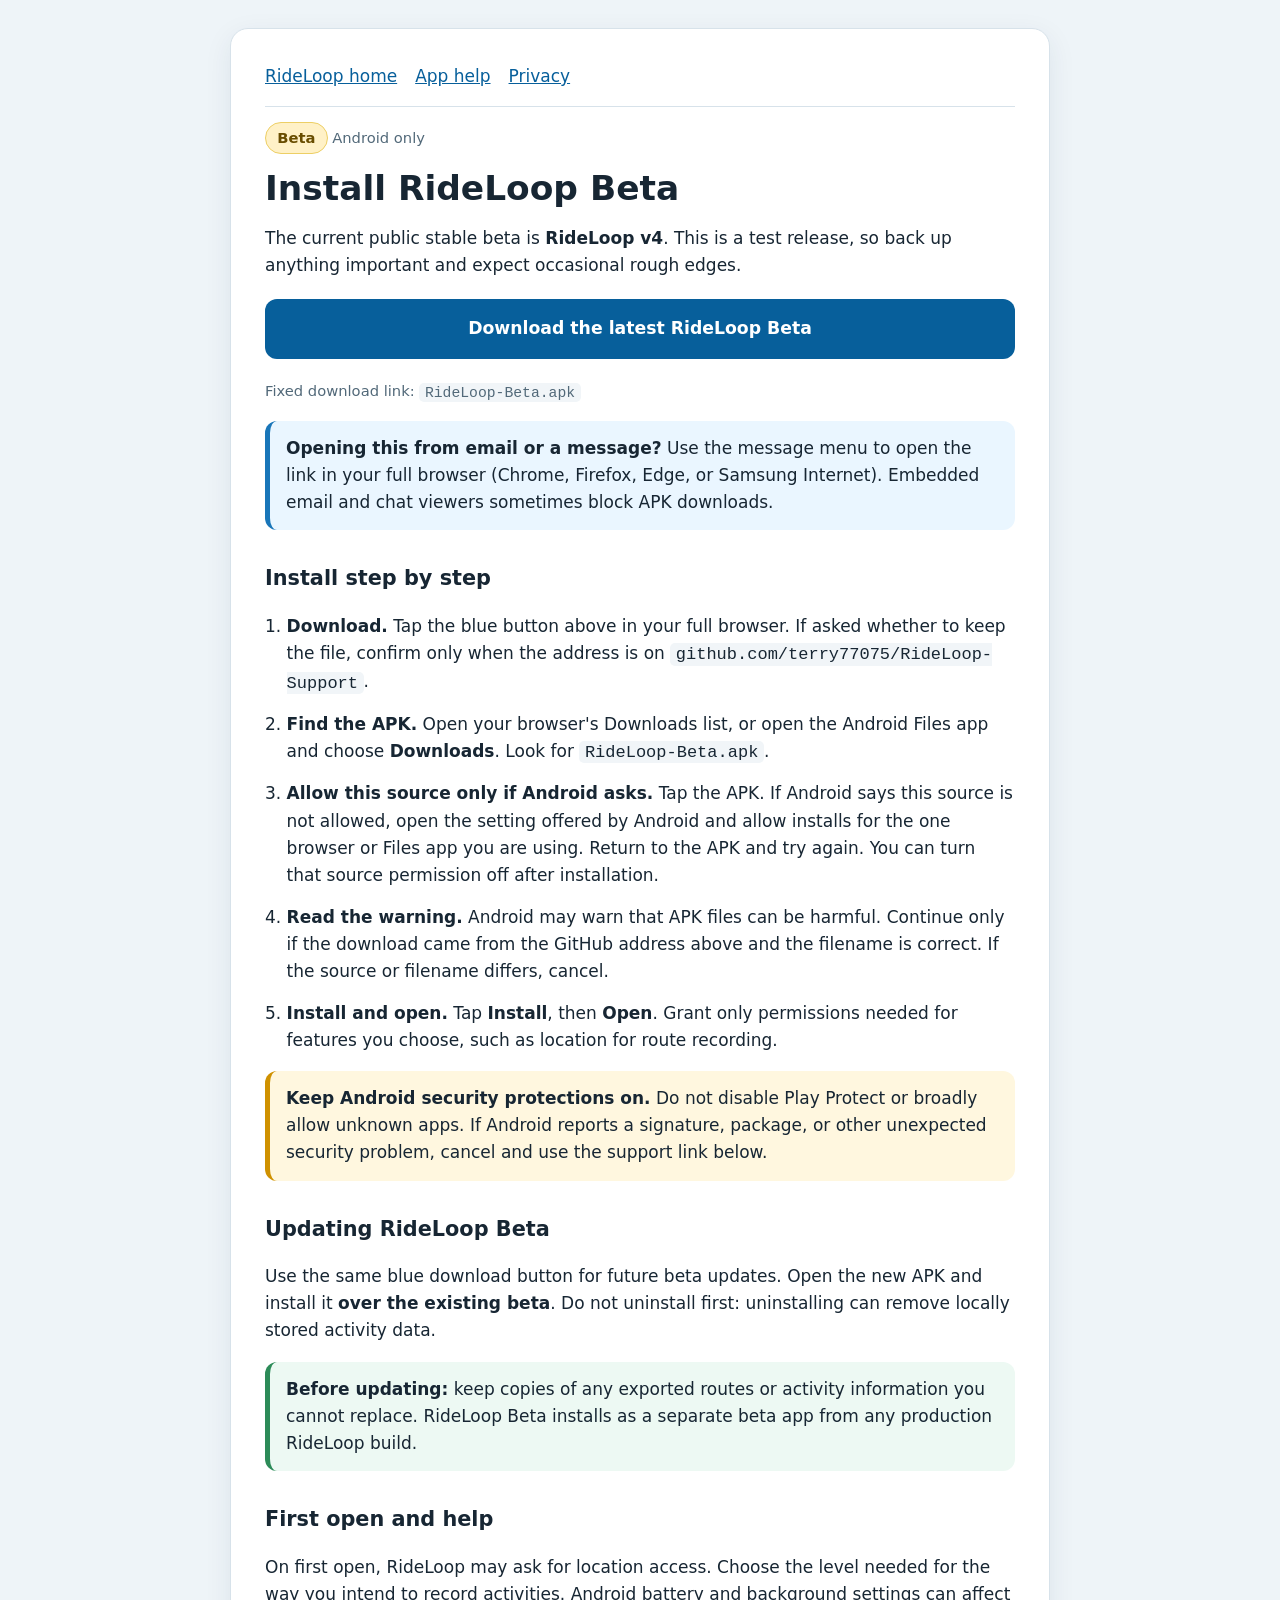
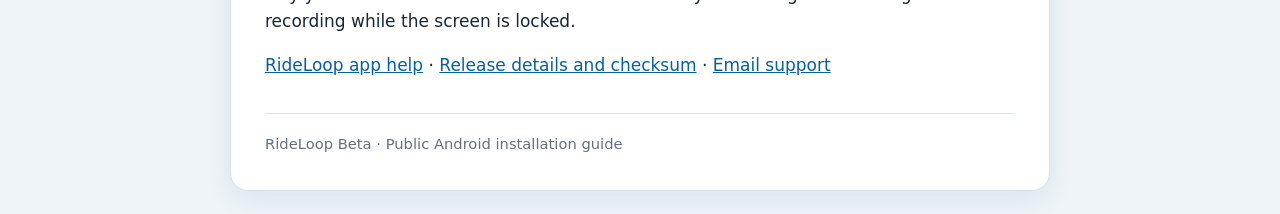
==== install/index.html @ 679fb1f8 "Add folder install aliases" ====
<!doctype html>
<html lang="en">
<head>
  <base href="../">
  <link rel="canonical" href="https://terry77075.github.io/RideLoop-Support/install.html">
  <meta charset="utf-8">
  <meta name="viewport" content="width=device-width,initial-scale=1">
  <meta name="description" content="Download and install the current RideLoop stable beta on Android.">
  <title>Install RideLoop Beta on Android</title>
  <style>
    *{box-sizing:border-box}body{margin:0;background:#eef4f8;color:#172633;font:17px/1.6 system-ui,-apple-system,BlinkMacSystemFont,"Segoe UI",sans-serif}main{max-width:820px;margin:28px auto;padding:34px;background:#fff;border:1px solid #d7e2ea;border-radius:18px;box-shadow:0 8px 28px rgba(27,56,78,.08)}nav{display:flex;gap:18px;flex-wrap:wrap;border-bottom:1px solid #d7e2ea;padding-bottom:16px}a{color:#075f9b;overflow-wrap:anywhere}h1{font-size:2.15rem;line-height:1.15;margin:.45rem 0}h2{font-size:1.3rem;margin-top:2rem}.eyebrow{color:#526979;font-size:.92rem}.badge{display:inline-block;background:#fff1c7;color:#694d00;border:1px solid #edcf65;border-radius:999px;padding:.2rem .7rem;font-weight:700}.button{display:block;text-align:center;background:#075f9b;color:#fff;text-decoration:none;font-size:1.08rem;font-weight:750;padding:1rem 1.2rem;border-radius:12px;margin:1.25rem 0}.notice,.warning,.tip{border-radius:12px;padding:14px 16px;margin:1rem 0}.notice{background:#eaf6ff;border-left:5px solid #1976b9}.warning{background:#fff7df;border-left:5px solid #cf9100}.tip{background:#edf9f3;border-left:5px solid #2c8b58}ol{padding-left:1.35rem}li{margin-bottom:.9rem}code{background:#f1f5f8;padding:.1rem .35rem;border-radius:5px}footer{margin-top:34px;padding-top:18px;border-top:1px solid #d7e2ea;color:#60717d;font-size:.92rem}@media(max-width:600px){body{font-size:16px}main{margin:0;padding:24px 20px;border:0;border-radius:0;min-height:100vh}h1{font-size:1.75rem}.button{padding:1rem}}
  </style>
</head>
<body>
<main>
  <nav aria-label="RideLoop navigation"><a href="index.html">RideLoop home</a><a href="support.html">App help</a><a href="privacy.html">Privacy</a></nav>
  <p class="eyebrow"><span class="badge">Beta</span> Android only</p>
  <h1>Install RideLoop Beta</h1>
  <p>The current public stable beta is <strong>RideLoop v4</strong>. This is a test release, so back up anything important and expect occasional rough edges.</p>
  <a class="button" href="https://github.com/terry77075/RideLoop-Support/releases/download/beta-latest/RideLoop-Beta.apk">Download the latest RideLoop Beta</a>
  <p class="eyebrow">Fixed download link: <code>RideLoop-Beta.apk</code></p>

  <div class="notice"><strong>Opening this from email or a message?</strong> Use the message menu to open the link in your full browser (Chrome, Firefox, Edge, or Samsung Internet). Embedded email and chat viewers sometimes block APK downloads.</div>

  <h2>Install step by step</h2>
  <ol>
    <li><strong>Download.</strong> Tap the blue button above in your full browser. If asked whether to keep the file, confirm only when the address is on <code>github.com/terry77075/RideLoop-Support</code>.</li>
    <li><strong>Find the APK.</strong> Open your browser's Downloads list, or open the Android Files app and choose <strong>Downloads</strong>. Look for <code>RideLoop-Beta.apk</code>.</li>
    <li><strong>Allow this source only if Android asks.</strong> Tap the APK. If Android says this source is not allowed, open the setting offered by Android and allow installs for the one browser or Files app you are using. Return to the APK and try again. You can turn that source permission off after installation.</li>
    <li><strong>Read the warning.</strong> Android may warn that APK files can be harmful. Continue only if the download came from the GitHub address above and the filename is correct. If the source or filename differs, cancel.</li>
    <li><strong>Install and open.</strong> Tap <strong>Install</strong>, then <strong>Open</strong>. Grant only permissions needed for features you choose, such as location for route recording.</li>
  </ol>

  <div class="warning"><strong>Keep Android security protections on.</strong> Do not disable Play Protect or broadly allow unknown apps. If Android reports a signature, package, or other unexpected security problem, cancel and use the support link below.</div>

  <h2>Updating RideLoop Beta</h2>
  <p>Use the same blue download button for future beta updates. Open the new APK and install it <strong>over the existing beta</strong>. Do not uninstall first: uninstalling can remove locally stored activity data.</p>
  <div class="tip"><strong>Before updating:</strong> keep copies of any exported routes or activity information you cannot replace. RideLoop Beta installs as a separate beta app from any production RideLoop build.</div>

  <h2>First open and help</h2>
  <p>On first open, RideLoop may ask for location access. Choose the level needed for the way you intend to record activities. Android battery and background settings can affect recording while the screen is locked.</p>
  <p><a href="support.html">RideLoop app help</a> · <a href="https://github.com/terry77075/RideLoop-Support/releases/tag/beta-latest">Release details and checksum</a> · <a href="mailto:rideloopsupport@gmail.com?subject=RideLoop%20Beta%20support">Email support</a></p>
  <footer>RideLoop Beta · Public Android installation guide</footer>
</main>
</body>
</html>
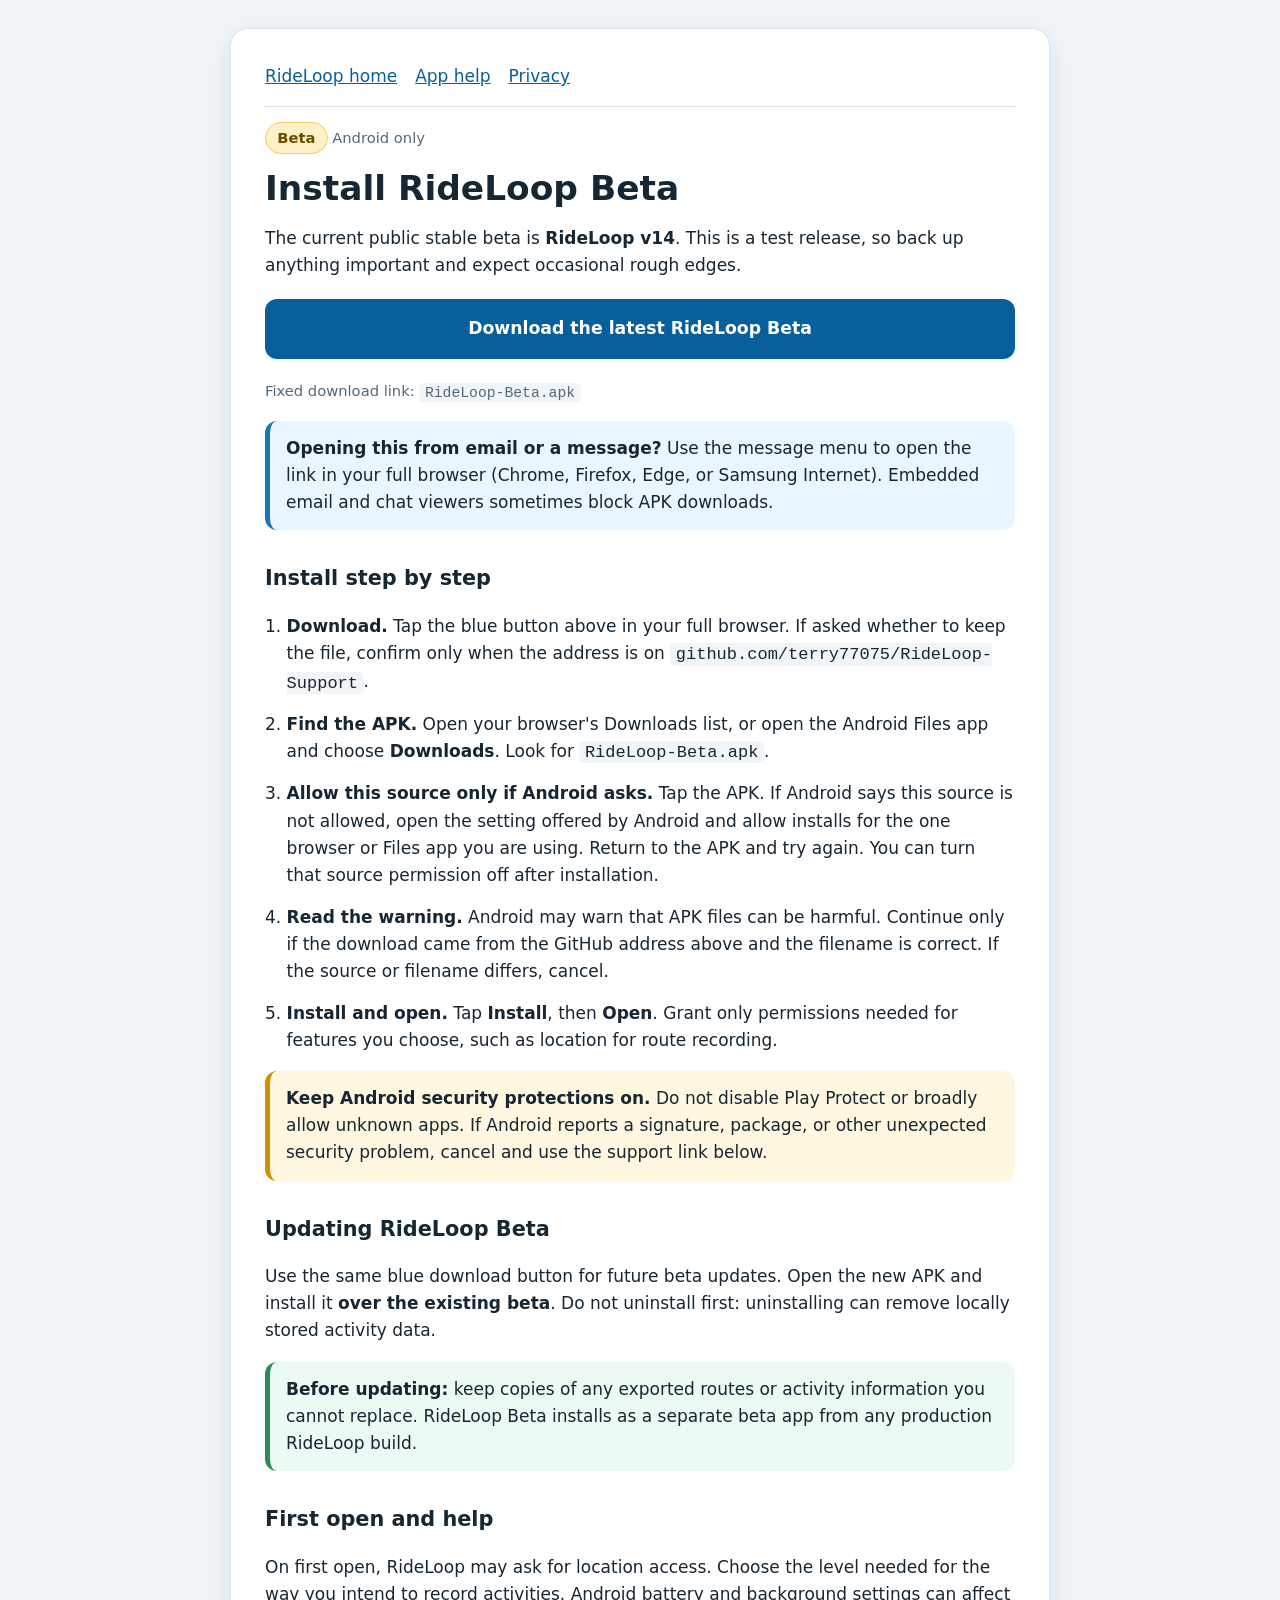
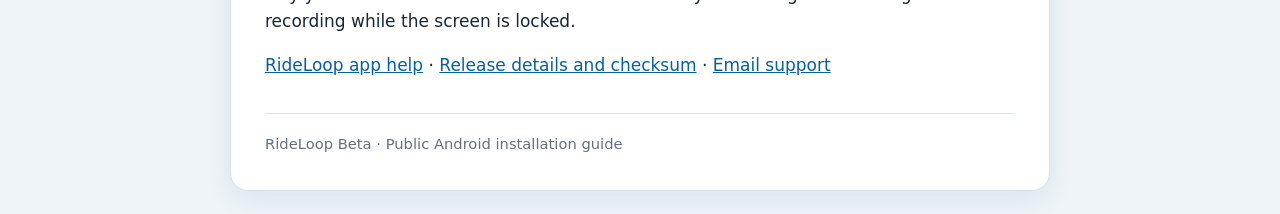
==== commit 08b8aacf: "Update RideLoop Android beta guide to v14" ====
--- a/install/index.html
+++ b/install/index.html
@@ -16,7 +16,7 @@
   <nav aria-label="RideLoop navigation"><a href="index.html">RideLoop home</a><a href="support.html">App help</a><a href="privacy.html">Privacy</a></nav>
   <p class="eyebrow"><span class="badge">Beta</span> Android only</p>
   <h1>Install RideLoop Beta</h1>
-  <p>The current public stable beta is <strong>RideLoop v4</strong>. This is a test release, so back up anything important and expect occasional rough edges.</p>
+  <p>The current public stable beta is <strong>RideLoop v14</strong>. This is a test release, so back up anything important and expect occasional rough edges.</p>
   <a class="button" href="https://github.com/terry77075/RideLoop-Support/releases/download/beta-latest/RideLoop-Beta.apk">Download the latest RideLoop Beta</a>
   <p class="eyebrow">Fixed download link: <code>RideLoop-Beta.apk</code></p>
 
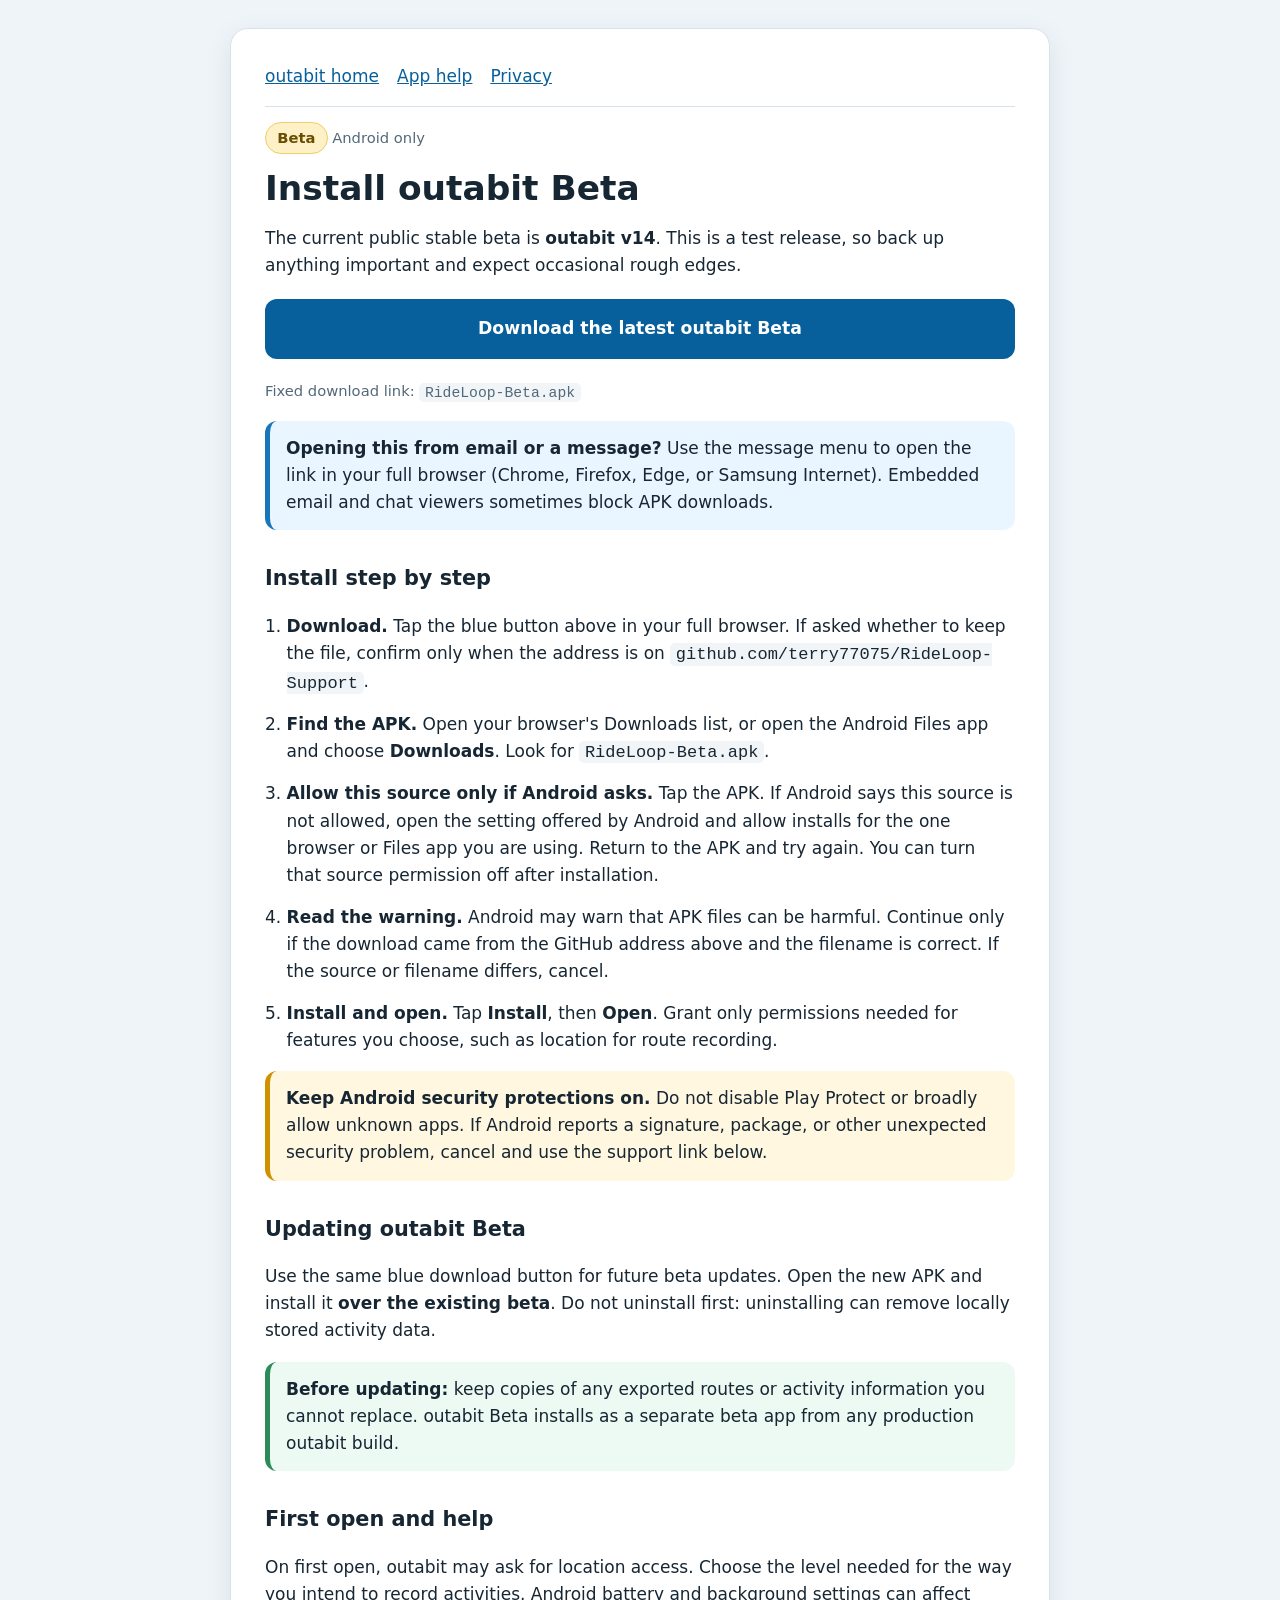
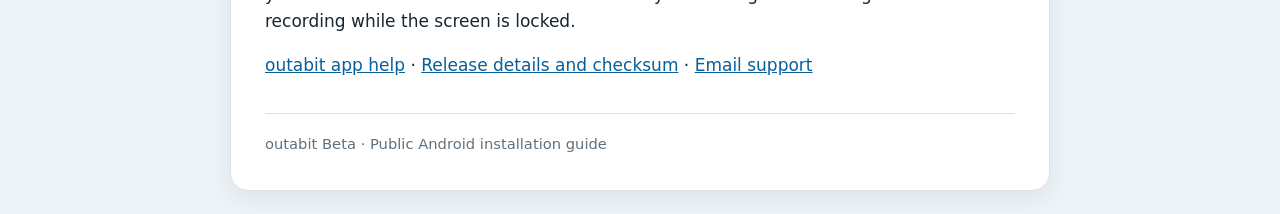
==== commit 32e617da: "Update public install/index.html branding to outabit" ====
--- a/install/index.html
+++ b/install/index.html
@@ -5,19 +5,19 @@
   <link rel="canonical" href="https://terry77075.github.io/RideLoop-Support/install.html">
   <meta charset="utf-8">
   <meta name="viewport" content="width=device-width,initial-scale=1">
-  <meta name="description" content="Download and install the current RideLoop stable beta on Android.">
-  <title>Install RideLoop Beta on Android</title>
+  <meta name="description" content="Download and install the current outabit stable beta on Android.">
+  <title>Install outabit Beta on Android</title>
   <style>
     *{box-sizing:border-box}body{margin:0;background:#eef4f8;color:#172633;font:17px/1.6 system-ui,-apple-system,BlinkMacSystemFont,"Segoe UI",sans-serif}main{max-width:820px;margin:28px auto;padding:34px;background:#fff;border:1px solid #d7e2ea;border-radius:18px;box-shadow:0 8px 28px rgba(27,56,78,.08)}nav{display:flex;gap:18px;flex-wrap:wrap;border-bottom:1px solid #d7e2ea;padding-bottom:16px}a{color:#075f9b;overflow-wrap:anywhere}h1{font-size:2.15rem;line-height:1.15;margin:.45rem 0}h2{font-size:1.3rem;margin-top:2rem}.eyebrow{color:#526979;font-size:.92rem}.badge{display:inline-block;background:#fff1c7;color:#694d00;border:1px solid #edcf65;border-radius:999px;padding:.2rem .7rem;font-weight:700}.button{display:block;text-align:center;background:#075f9b;color:#fff;text-decoration:none;font-size:1.08rem;font-weight:750;padding:1rem 1.2rem;border-radius:12px;margin:1.25rem 0}.notice,.warning,.tip{border-radius:12px;padding:14px 16px;margin:1rem 0}.notice{background:#eaf6ff;border-left:5px solid #1976b9}.warning{background:#fff7df;border-left:5px solid #cf9100}.tip{background:#edf9f3;border-left:5px solid #2c8b58}ol{padding-left:1.35rem}li{margin-bottom:.9rem}code{background:#f1f5f8;padding:.1rem .35rem;border-radius:5px}footer{margin-top:34px;padding-top:18px;border-top:1px solid #d7e2ea;color:#60717d;font-size:.92rem}@media(max-width:600px){body{font-size:16px}main{margin:0;padding:24px 20px;border:0;border-radius:0;min-height:100vh}h1{font-size:1.75rem}.button{padding:1rem}}
   </style>
 </head>
 <body>
 <main>
-  <nav aria-label="RideLoop navigation"><a href="index.html">RideLoop home</a><a href="support.html">App help</a><a href="privacy.html">Privacy</a></nav>
+  <nav aria-label="outabit navigation"><a href="index.html">outabit home</a><a href="support.html">App help</a><a href="privacy.html">Privacy</a></nav>
   <p class="eyebrow"><span class="badge">Beta</span> Android only</p>
-  <h1>Install RideLoop Beta</h1>
-  <p>The current public stable beta is <strong>RideLoop v14</strong>. This is a test release, so back up anything important and expect occasional rough edges.</p>
-  <a class="button" href="https://github.com/terry77075/RideLoop-Support/releases/download/beta-latest/RideLoop-Beta.apk">Download the latest RideLoop Beta</a>
+  <h1>Install outabit Beta</h1>
+  <p>The current public stable beta is <strong>outabit v14</strong>. This is a test release, so back up anything important and expect occasional rough edges.</p>
+  <a class="button" href="https://github.com/terry77075/RideLoop-Support/releases/download/beta-latest/RideLoop-Beta.apk">Download the latest outabit Beta</a>
   <p class="eyebrow">Fixed download link: <code>RideLoop-Beta.apk</code></p>
 
   <div class="notice"><strong>Opening this from email or a message?</strong> Use the message menu to open the link in your full browser (Chrome, Firefox, Edge, or Samsung Internet). Embedded email and chat viewers sometimes block APK downloads.</div>
@@ -33,14 +33,14 @@
 
   <div class="warning"><strong>Keep Android security protections on.</strong> Do not disable Play Protect or broadly allow unknown apps. If Android reports a signature, package, or other unexpected security problem, cancel and use the support link below.</div>
 
-  <h2>Updating RideLoop Beta</h2>
+  <h2>Updating outabit Beta</h2>
   <p>Use the same blue download button for future beta updates. Open the new APK and install it <strong>over the existing beta</strong>. Do not uninstall first: uninstalling can remove locally stored activity data.</p>
-  <div class="tip"><strong>Before updating:</strong> keep copies of any exported routes or activity information you cannot replace. RideLoop Beta installs as a separate beta app from any production RideLoop build.</div>
+  <div class="tip"><strong>Before updating:</strong> keep copies of any exported routes or activity information you cannot replace. outabit Beta installs as a separate beta app from any production outabit build.</div>
 
   <h2>First open and help</h2>
-  <p>On first open, RideLoop may ask for location access. Choose the level needed for the way you intend to record activities. Android battery and background settings can affect recording while the screen is locked.</p>
-  <p><a href="support.html">RideLoop app help</a> · <a href="https://github.com/terry77075/RideLoop-Support/releases/tag/beta-latest">Release details and checksum</a> · <a href="mailto:rideloopsupport@gmail.com?subject=RideLoop%20Beta%20support">Email support</a></p>
-  <footer>RideLoop Beta · Public Android installation guide</footer>
+  <p>On first open, outabit may ask for location access. Choose the level needed for the way you intend to record activities. Android battery and background settings can affect recording while the screen is locked.</p>
+  <p><a href="support.html">outabit app help</a> · <a href="https://github.com/terry77075/RideLoop-Support/releases/tag/beta-latest">Release details and checksum</a> · <a href="mailto:support@outabit.com?subject=outabit%20Beta%20support">Email support</a></p>
+  <footer>outabit Beta · Public Android installation guide</footer>
 </main>
 </body>
 </html>
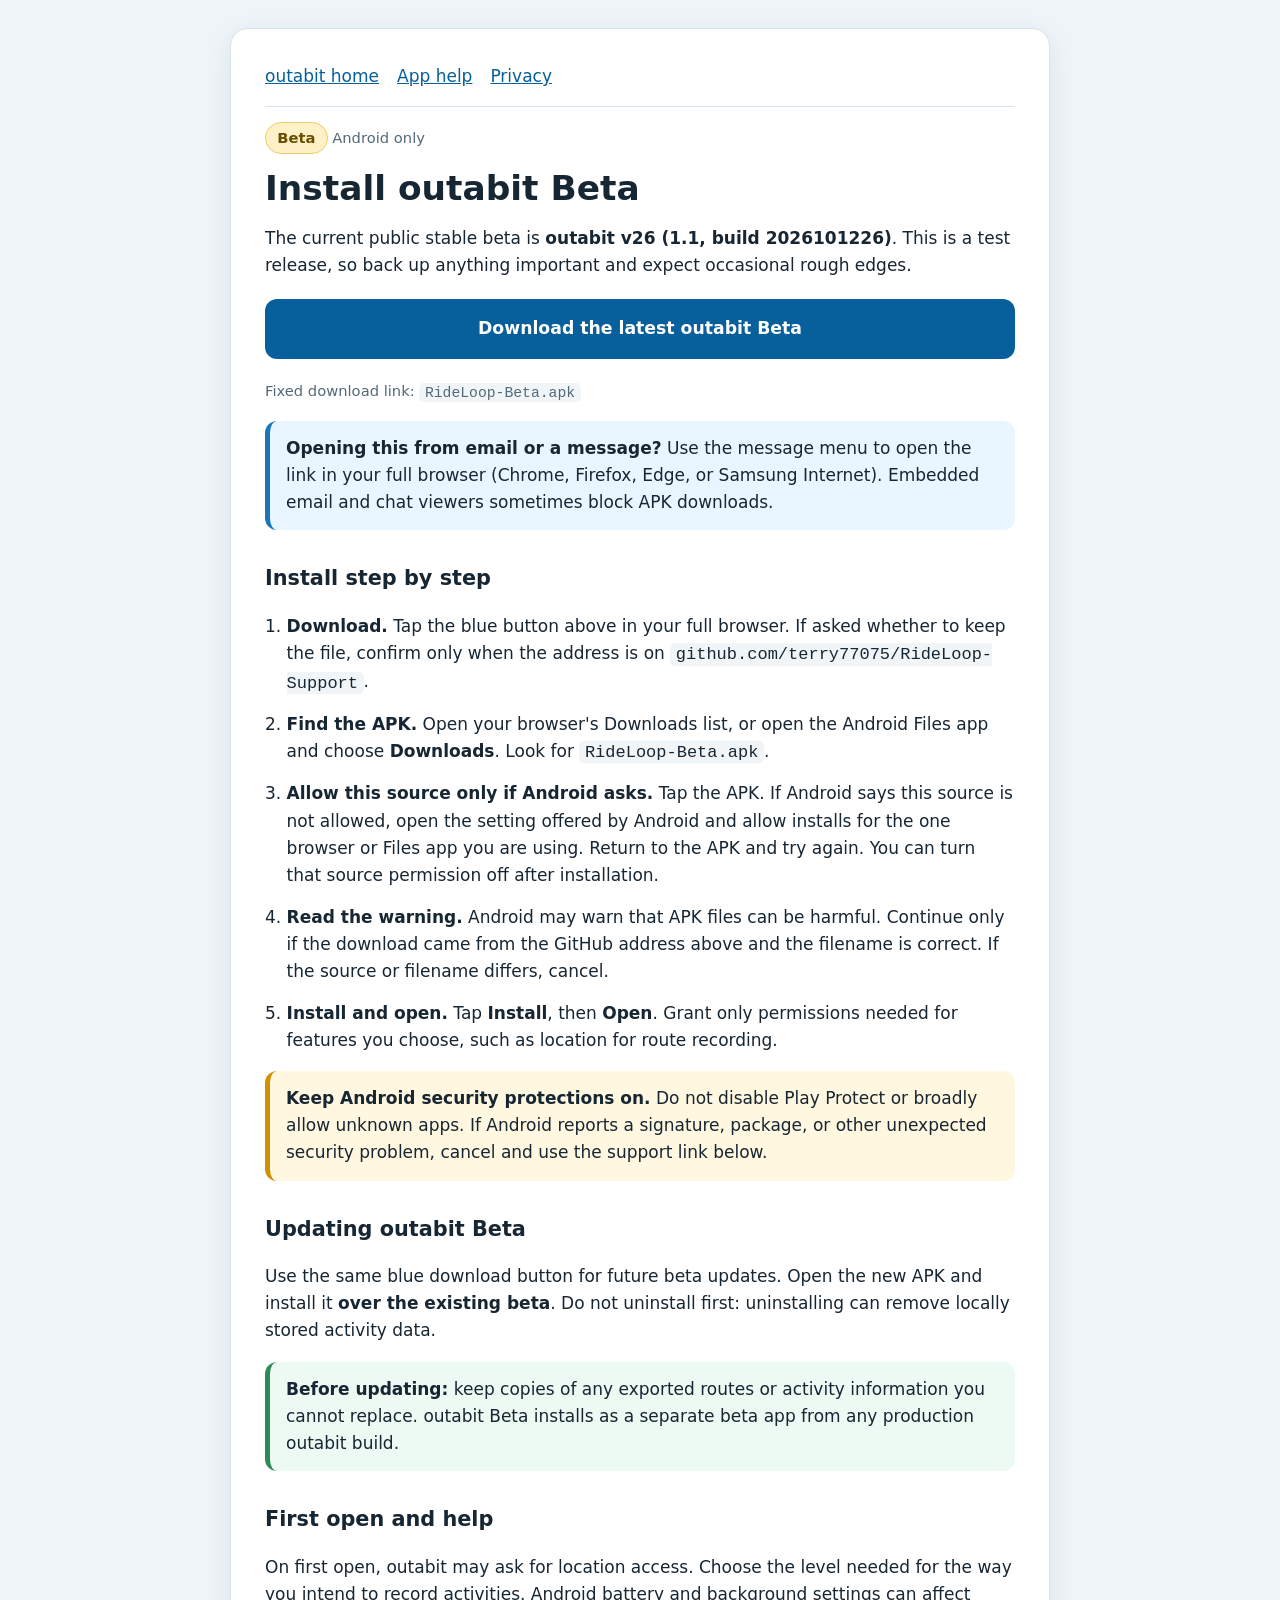
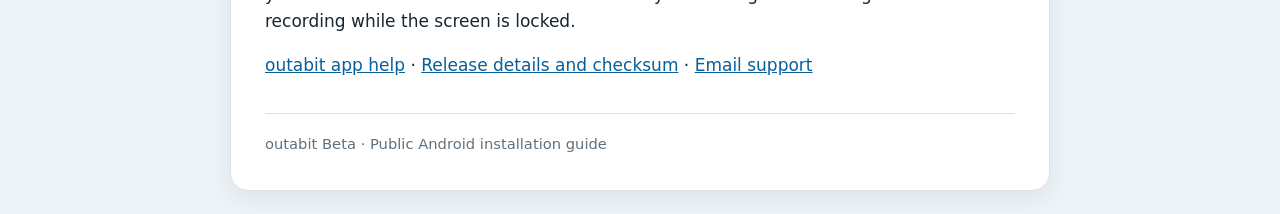
==== commit 8541b8e9: "Update public Android beta download to v26" ====
--- a/install/index.html
+++ b/install/index.html
@@ -16,7 +16,7 @@
   <nav aria-label="outabit navigation"><a href="index.html">outabit home</a><a href="support.html">App help</a><a href="privacy.html">Privacy</a></nav>
   <p class="eyebrow"><span class="badge">Beta</span> Android only</p>
   <h1>Install outabit Beta</h1>
-  <p>The current public stable beta is <strong>outabit v14</strong>. This is a test release, so back up anything important and expect occasional rough edges.</p>
+  <p>The current public stable beta is <strong>outabit v26 (1.1, build 2026101226)</strong>. This is a test release, so back up anything important and expect occasional rough edges.</p>
   <a class="button" href="https://github.com/terry77075/RideLoop-Support/releases/download/beta-latest/RideLoop-Beta.apk">Download the latest outabit Beta</a>
   <p class="eyebrow">Fixed download link: <code>RideLoop-Beta.apk</code></p>
 
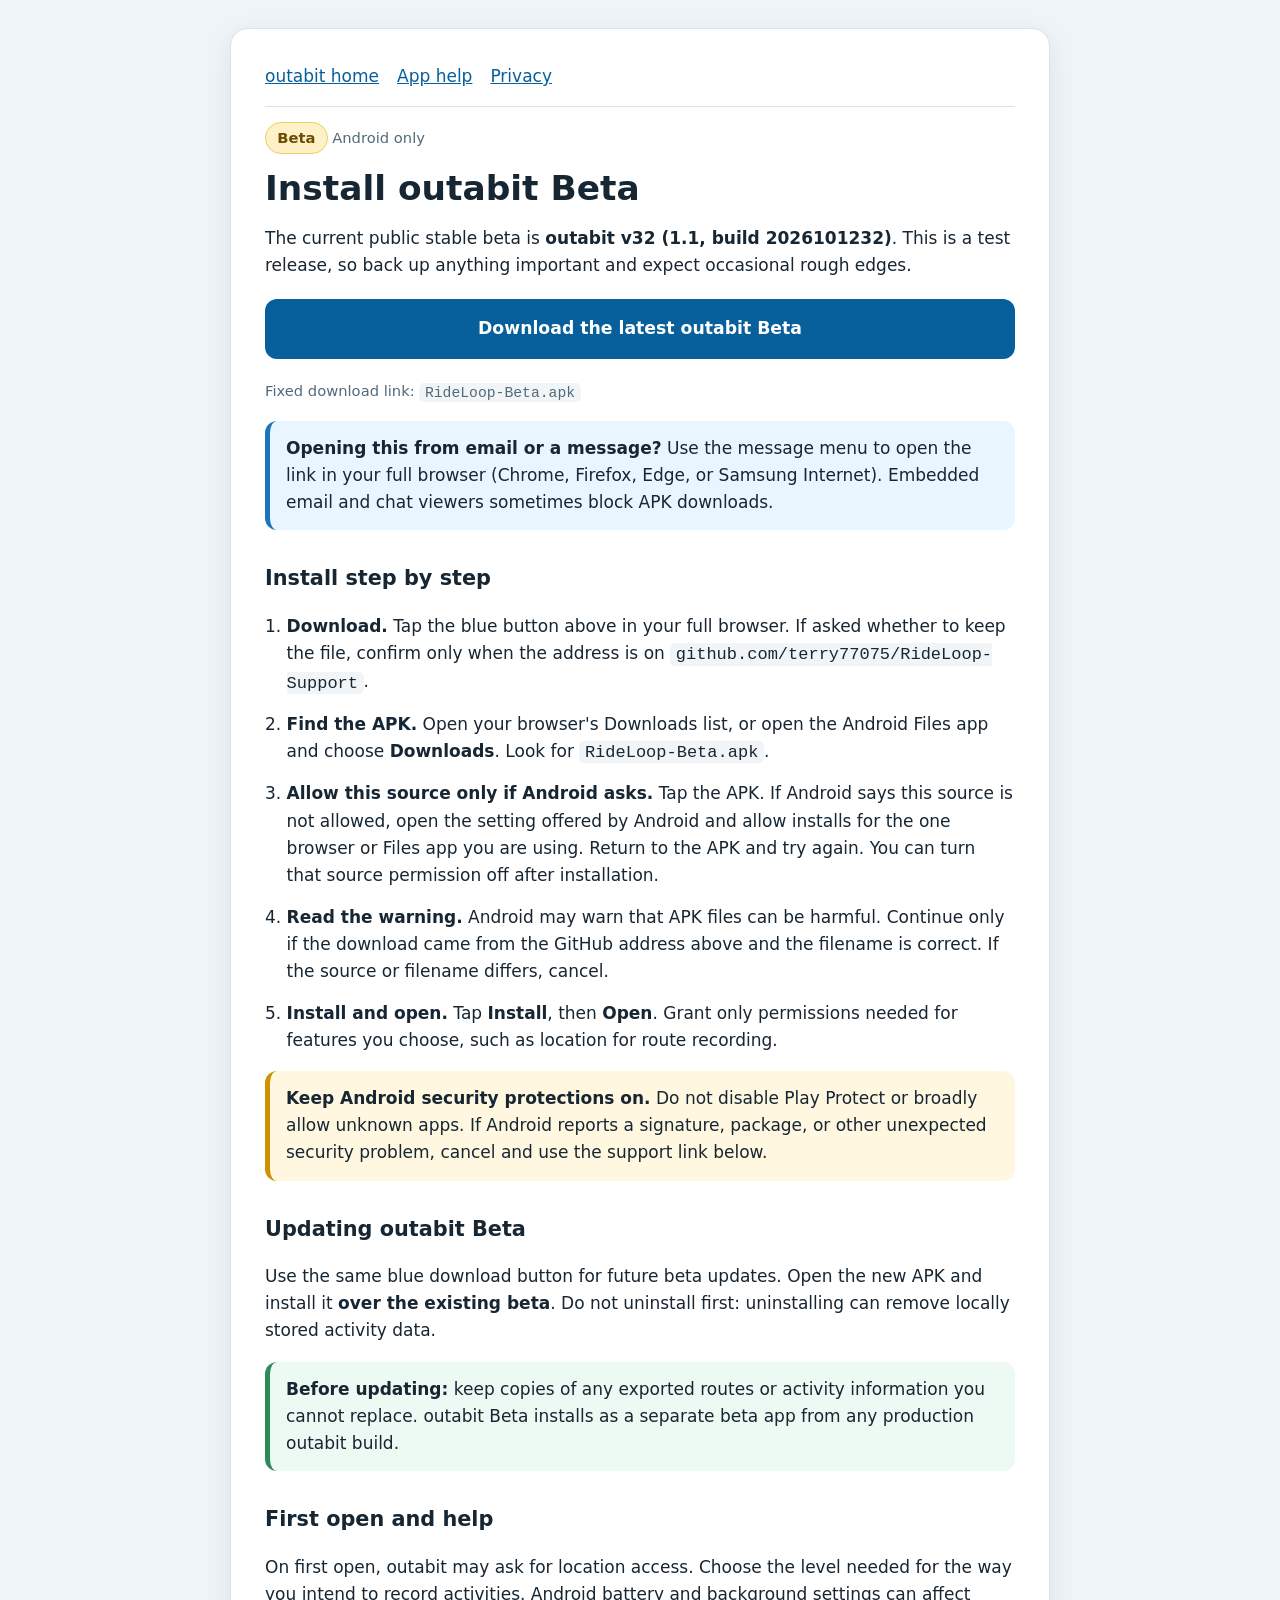
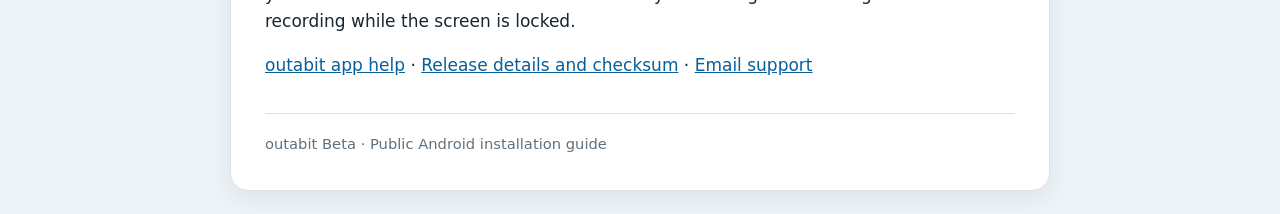
==== commit de4080f0: "Publish outabit Android Beta 32 guidance" ====
--- a/install/index.html
+++ b/install/index.html
@@ -16,7 +16,7 @@
   <nav aria-label="outabit navigation"><a href="index.html">outabit home</a><a href="support.html">App help</a><a href="privacy.html">Privacy</a></nav>
   <p class="eyebrow"><span class="badge">Beta</span> Android only</p>
   <h1>Install outabit Beta</h1>
-  <p>The current public stable beta is <strong>outabit v26 (1.1, build 2026101226)</strong>. This is a test release, so back up anything important and expect occasional rough edges.</p>
+  <p>The current public stable beta is <strong>outabit v32 (1.1, build 2026101232)</strong>. This is a test release, so back up anything important and expect occasional rough edges.</p>
   <a class="button" href="https://github.com/terry77075/RideLoop-Support/releases/download/beta-latest/RideLoop-Beta.apk">Download the latest outabit Beta</a>
   <p class="eyebrow">Fixed download link: <code>RideLoop-Beta.apk</code></p>
 
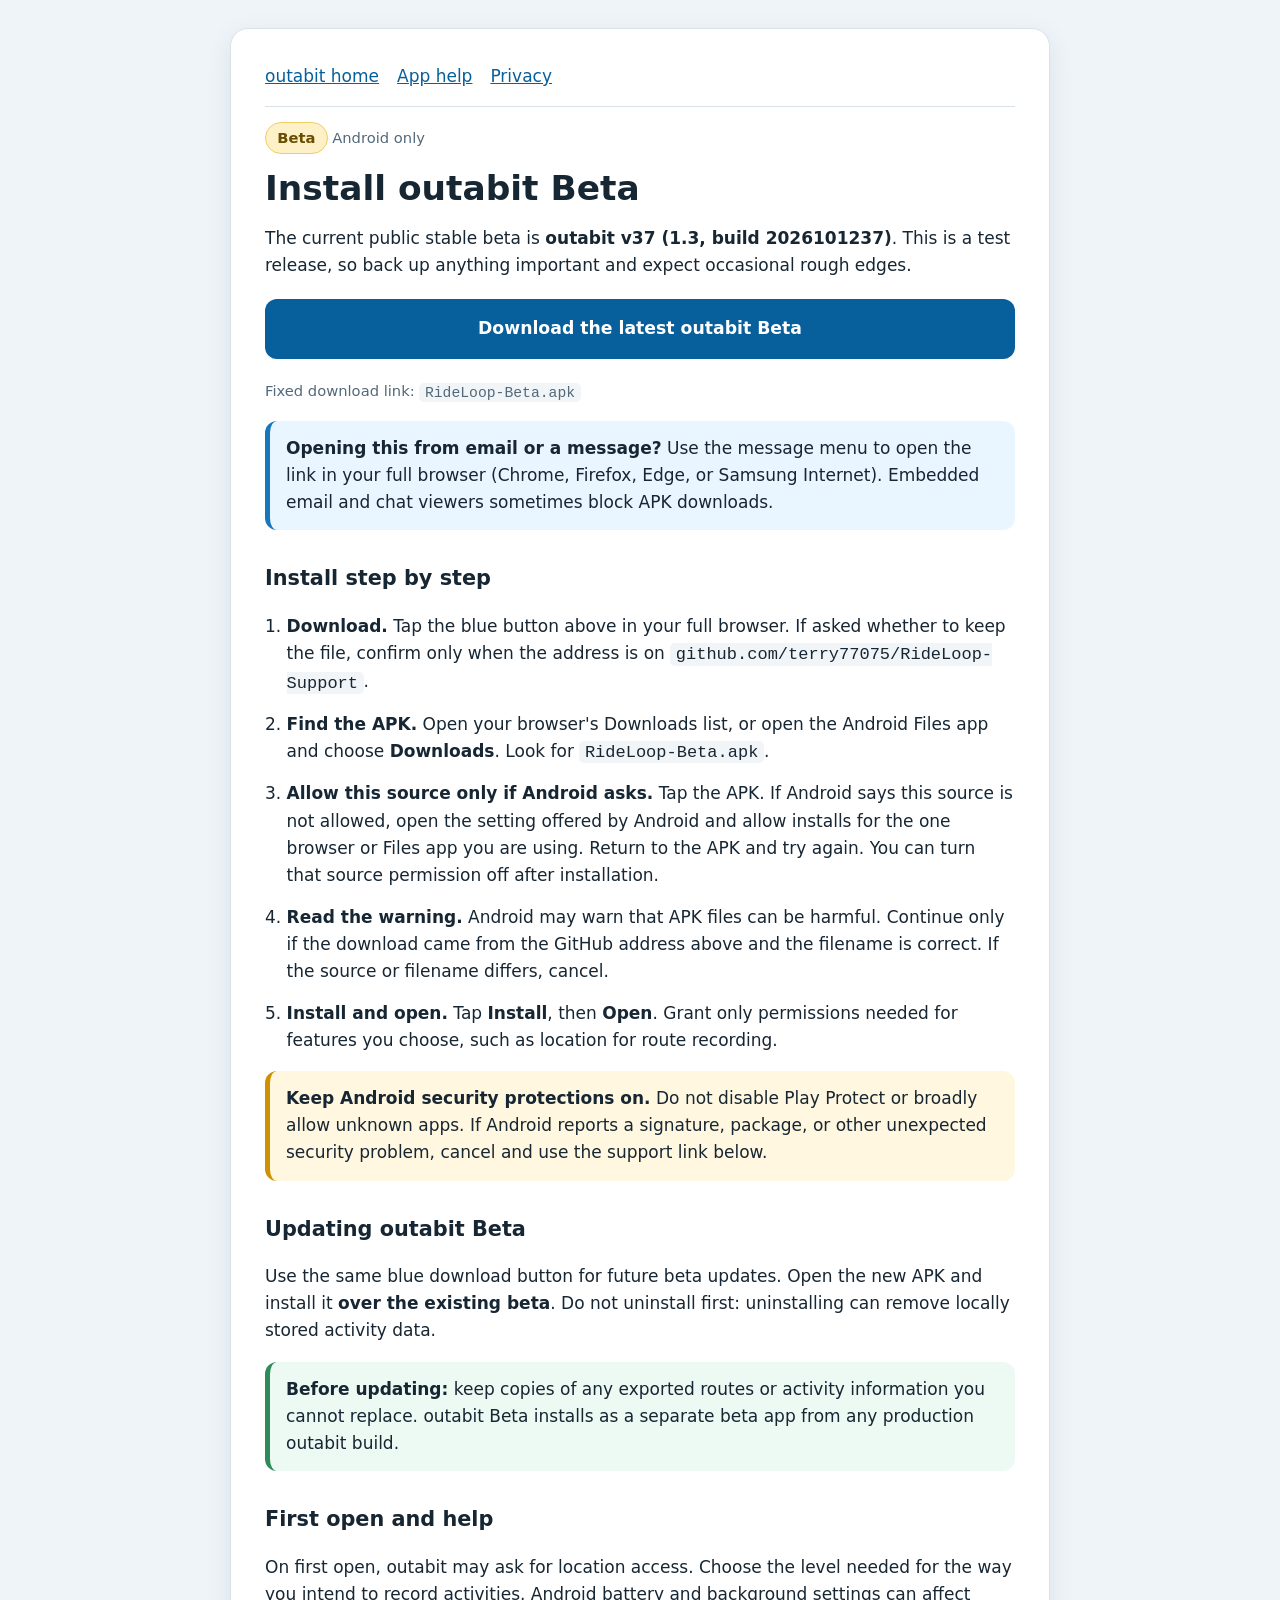
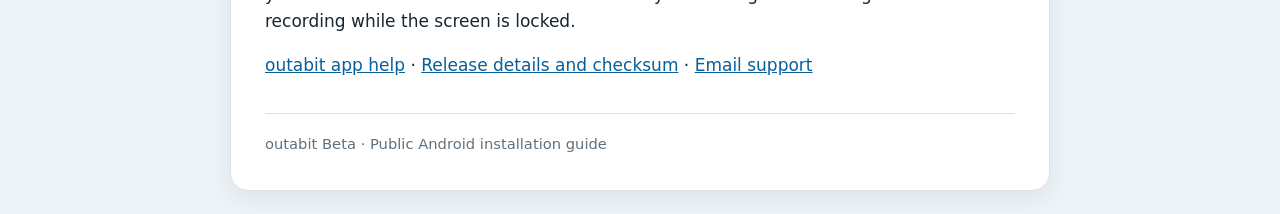
==== commit 6d70de73: "Publish outabit Android Beta 1.3 install details" ====
--- a/install/index.html
+++ b/install/index.html
@@ -16,8 +16,8 @@
   <nav aria-label="outabit navigation"><a href="index.html">outabit home</a><a href="support.html">App help</a><a href="privacy.html">Privacy</a></nav>
   <p class="eyebrow"><span class="badge">Beta</span> Android only</p>
   <h1>Install outabit Beta</h1>
-  <p>The current public stable beta is <strong>outabit v32 (1.1, build 2026101232)</strong>. This is a test release, so back up anything important and expect occasional rough edges.</p>
-  <a class="button" href="https://github.com/terry77075/RideLoop-Support/releases/download/beta-latest/RideLoop-Beta.apk">Download the latest outabit Beta</a>
+  <p>The current public stable beta is <strong>outabit v37 (1.3, build 2026101237)</strong>. This is a test release, so back up anything important and expect occasional rough edges.</p>
+  <a class="button" data-analytics-event="android-beta-download" href="https://github.com/terry77075/RideLoop-Support/releases/download/beta-latest/RideLoop-Beta.apk">Download the latest outabit Beta</a>
   <p class="eyebrow">Fixed download link: <code>RideLoop-Beta.apk</code></p>
 
   <div class="notice"><strong>Opening this from email or a message?</strong> Use the message menu to open the link in your full browser (Chrome, Firefox, Edge, or Samsung Internet). Embedded email and chat viewers sometimes block APK downloads.</div>
@@ -42,5 +42,7 @@
   <p><a href="support.html">outabit app help</a> · <a href="https://github.com/terry77075/RideLoop-Support/releases/tag/beta-latest">Release details and checksum</a> · <a href="mailto:support@outabit.com?subject=outabit%20Beta%20support">Email support</a></p>
   <footer>outabit Beta · Public Android installation guide</footer>
 </main>
+<script src="../analytics-config.js"></script>
+<script src="../analytics.js"></script>
 </body>
 </html>
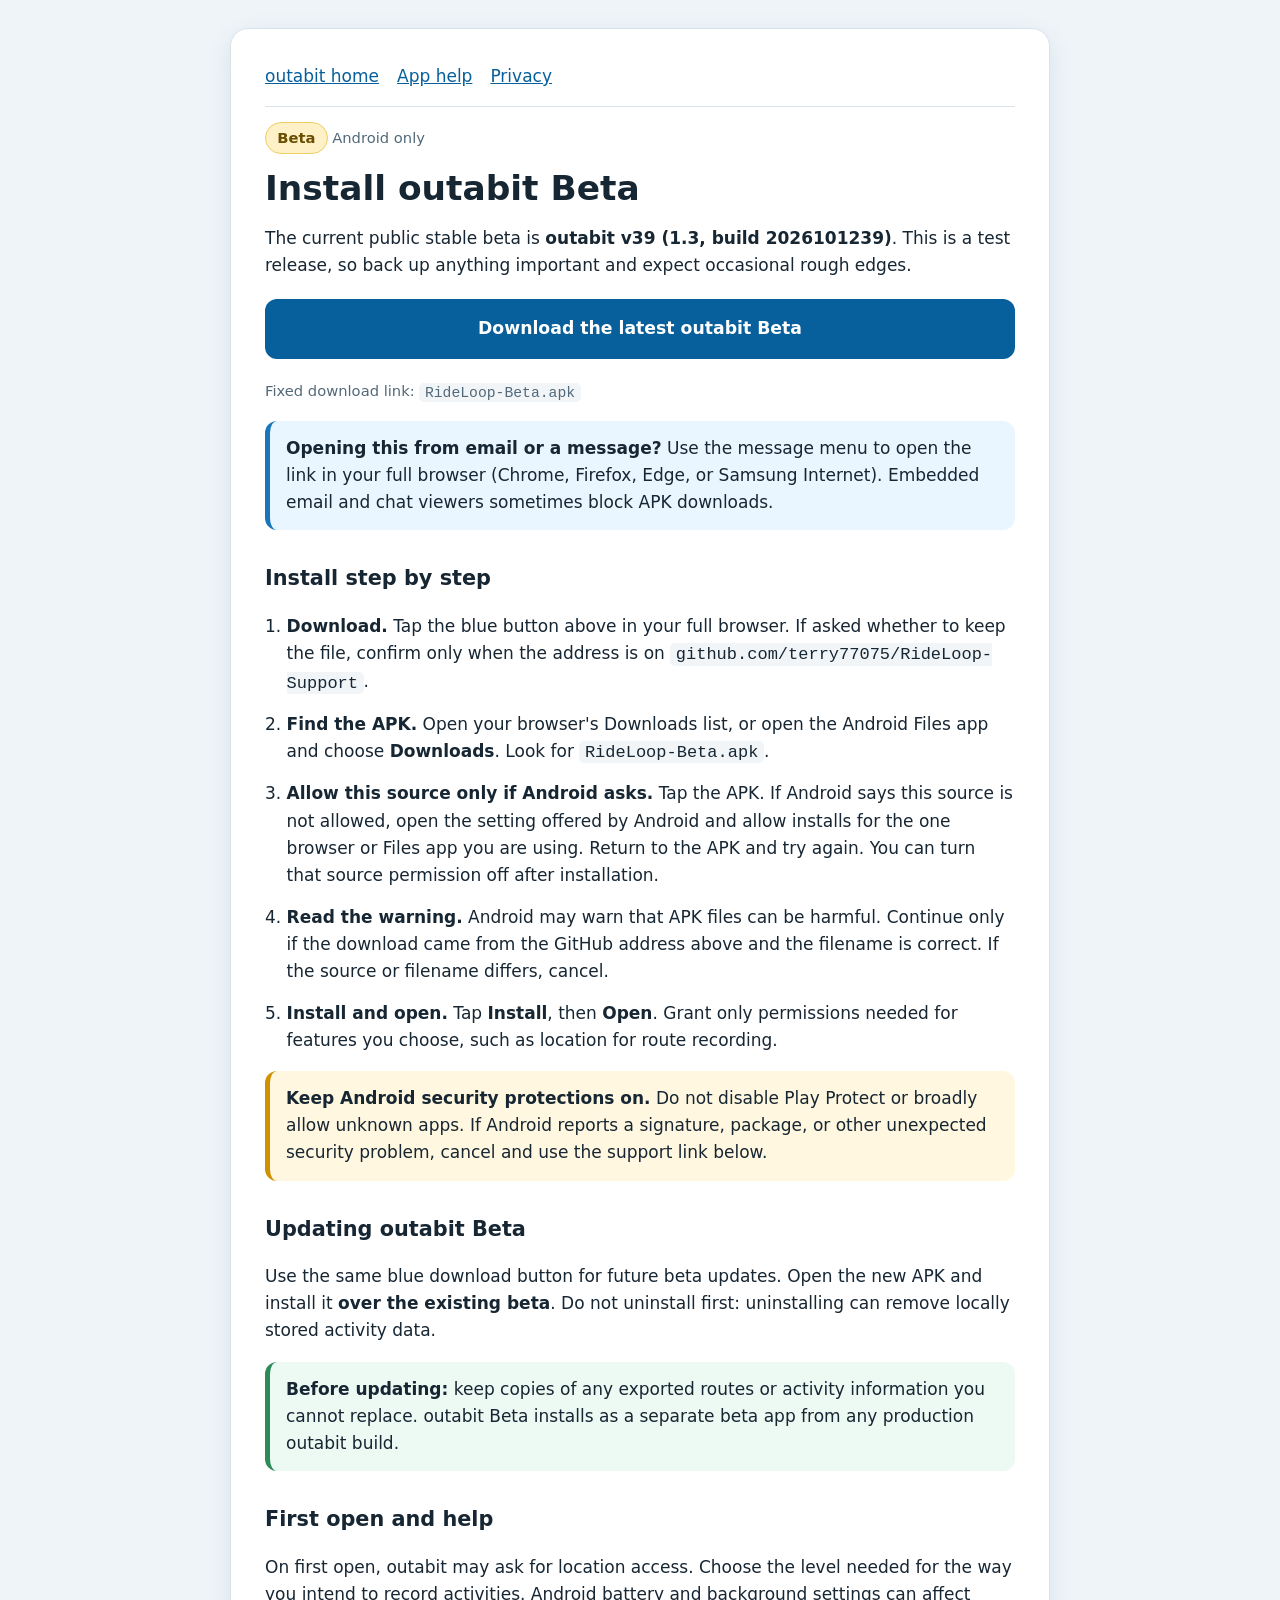
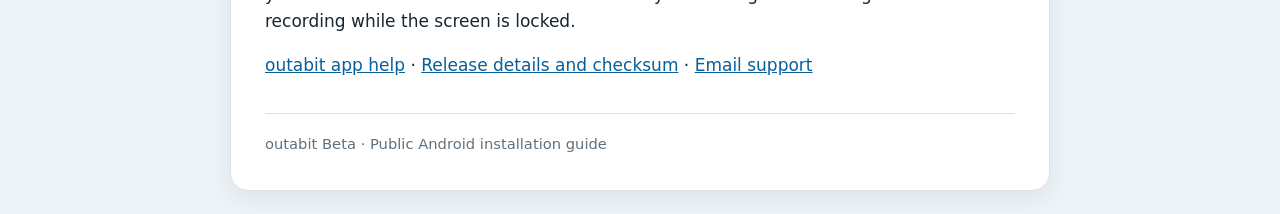
==== commit 35a874fd: "Publish outabit Android Beta v39 details" ====
--- a/install/index.html
+++ b/install/index.html
@@ -16,7 +16,7 @@
   <nav aria-label="outabit navigation"><a href="index.html">outabit home</a><a href="support.html">App help</a><a href="privacy.html">Privacy</a></nav>
   <p class="eyebrow"><span class="badge">Beta</span> Android only</p>
   <h1>Install outabit Beta</h1>
-  <p>The current public stable beta is <strong>outabit v37 (1.3, build 2026101237)</strong>. This is a test release, so back up anything important and expect occasional rough edges.</p>
+  <p>The current public stable beta is <strong>outabit v39 (1.3, build 2026101239)</strong>. This is a test release, so back up anything important and expect occasional rough edges.</p>
   <a class="button" data-analytics-event="android-beta-download" href="https://github.com/terry77075/RideLoop-Support/releases/download/beta-latest/RideLoop-Beta.apk">Download the latest outabit Beta</a>
   <p class="eyebrow">Fixed download link: <code>RideLoop-Beta.apk</code></p>
 
